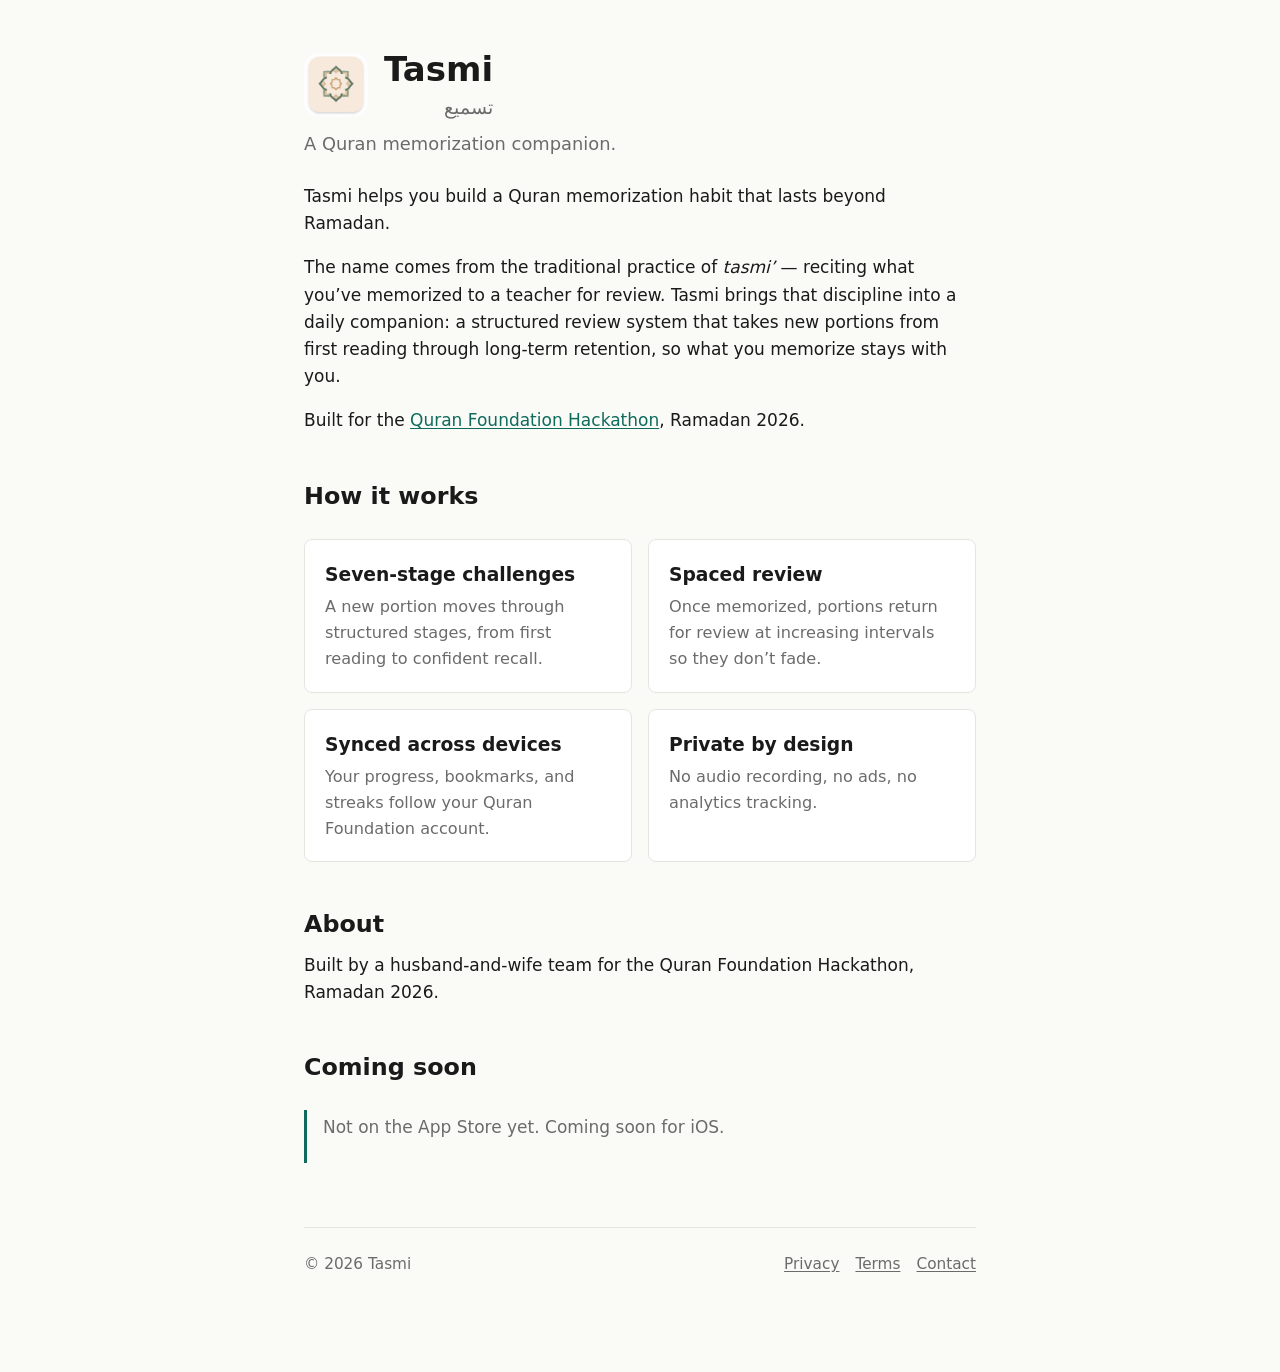
==== index.html @ da976c92 "first init" ====
<!DOCTYPE html>
<html lang="en">
<head>
  <meta charset="UTF-8">
  <meta name="viewport" content="width=device-width, initial-scale=1.0">
  <title>Tasmi — A Quran memorization companion</title>
  <meta name="description" content="Tasmi is a Quran memorization companion app for iOS. Build a memorization habit that lasts beyond Ramadan.">
  <link rel="icon" type="image/jpeg" href="logo.jpeg">
  <link rel="apple-touch-icon" href="logo.jpeg">
  <link rel="stylesheet" href="styles.css">
</head>
<body>
  <main>
    <header class="header">
      <img src="logo.jpeg" alt="Tasmi app icon" width="64" height="64">
      <div class="header-text">
        <h1>Tasmi</h1>
        <span class="arabic" lang="ar" dir="rtl">تسميع</span>
      </div>
    </header>

    <p class="tagline">A Quran memorization companion.</p>

    <article>
      <p>Tasmi helps you build a Quran memorization habit that lasts beyond Ramadan.</p>

      <p>The name comes from the traditional practice of <em>tasmi&rsquo;</em> — reciting what you&rsquo;ve memorized to a teacher for review. Tasmi brings that discipline into a daily companion: a structured review system that takes new portions from first reading through long-term retention, so what you memorize stays with you.</p>

      <p>Built for the <a href="https://launch.provisioncapital.com/quran-hackathon">Quran Foundation Hackathon</a>, Ramadan 2026.</p>

      <h2>How it works</h2>
      <div class="cards">
        <div class="card">
          <h3>Seven-stage challenges</h3>
          <p>A new portion moves through structured stages, from first reading to confident recall.</p>
        </div>
        <div class="card">
          <h3>Spaced review</h3>
          <p>Once memorized, portions return for review at increasing intervals so they don&rsquo;t fade.</p>
        </div>
        <div class="card">
          <h3>Synced across devices</h3>
          <p>Your progress, bookmarks, and streaks follow your Quran Foundation account.</p>
        </div>
        <div class="card">
          <h3>Private by design</h3>
          <p>No audio recording, no ads, no analytics tracking.</p>
        </div>
      </div>

      <h2>About</h2>
      <p>Built by a husband-and-wife team for the Quran Foundation Hackathon, Ramadan 2026.</p>

      <h2>Coming soon</h2>
      <div class="cta">
        <p>Not on the App Store yet. Coming soon for iOS.</p>
      </div>
    </article>

    <footer>
      <span class="copyright">&copy; 2026 Tasmi</span>
      <a href="/privacy">Privacy</a>
      <a href="/terms">Terms</a>
      <a href="mailto:israasaifullah@gmail.com">Contact</a>
    </footer>
  </main>
</body>
</html>
---- styles.css ----
:root {
  --bg: #fafaf7;
  --text: #1a1a1a;
  --muted: #6b6b6b;
  --accent: #0f6b5c;
  --border: #e5e5e0;
  --container: 720px;
}

* { box-sizing: border-box; }

html, body {
  margin: 0;
  padding: 0;
  background: var(--bg);
  color: var(--text);
  font-family: -apple-system, BlinkMacSystemFont, "Segoe UI", system-ui, sans-serif;
  font-size: 17px;
  line-height: 1.6;
}

main {
  max-width: var(--container);
  margin: 0 auto;
  padding: 48px 24px 96px;
}

h1 { font-size: 2rem; margin: 0 0 0.5rem; line-height: 1.25; }
h2 { font-size: 1.4rem; margin: 2.5rem 0 0.5rem; }
h3 { font-size: 1.1rem; margin: 1.5rem 0 0.25rem; }

p { margin: 0 0 1rem; }
ul { margin: 0 0 1rem; padding-left: 1.25rem; }
li { margin-bottom: 0.4rem; }

a { color: var(--accent); text-decoration: underline; text-underline-offset: 2px; }
a:hover { text-decoration: none; }

.muted { color: var(--muted); }
.arabic {
  font-family: "SF Arabic", "Geeza Pro", "Noto Naskh Arabic", "Amiri", serif;
  font-weight: 400;
}

.header {
  display: flex;
  align-items: center;
  gap: 16px;
  margin-bottom: 8px;
}
.header img {
  width: 64px;
  height: 64px;
  border-radius: 14px;
  flex-shrink: 0;
}
.header-text { display: flex; flex-direction: column; }
.header h1 { margin: 0; }
.header .arabic { color: var(--muted); font-size: 1.1rem; margin-top: 2px; }

.tagline { color: var(--muted); margin: 4px 0 24px; font-size: 1.05rem; }

.cards {
  display: grid;
  grid-template-columns: 1fr;
  gap: 16px;
  margin: 24px 0;
}
@media (min-width: 600px) {
  .cards { grid-template-columns: 1fr 1fr; }
}
.card {
  border: 1px solid var(--border);
  border-radius: 8px;
  padding: 20px;
  background: white;
}
.card h3 { margin: 0 0 0.25rem; }
.card p { margin: 0; color: var(--muted); font-size: 0.95rem; }

.cta {
  border-left: 3px solid var(--accent);
  padding: 4px 0 4px 16px;
  margin: 24px 0;
  color: var(--muted);
}

footer {
  border-top: 1px solid var(--border);
  margin-top: 64px;
  padding-top: 24px;
  font-size: 0.9rem;
  color: var(--muted);
  display: flex;
  flex-wrap: wrap;
  gap: 16px;
  align-items: baseline;
}
footer a { color: var(--muted); }
footer .copyright { margin-right: auto; }

.policy-nav {
  font-size: 0.9rem;
  margin-bottom: 32px;
}
.policy-nav a { color: var(--muted); }
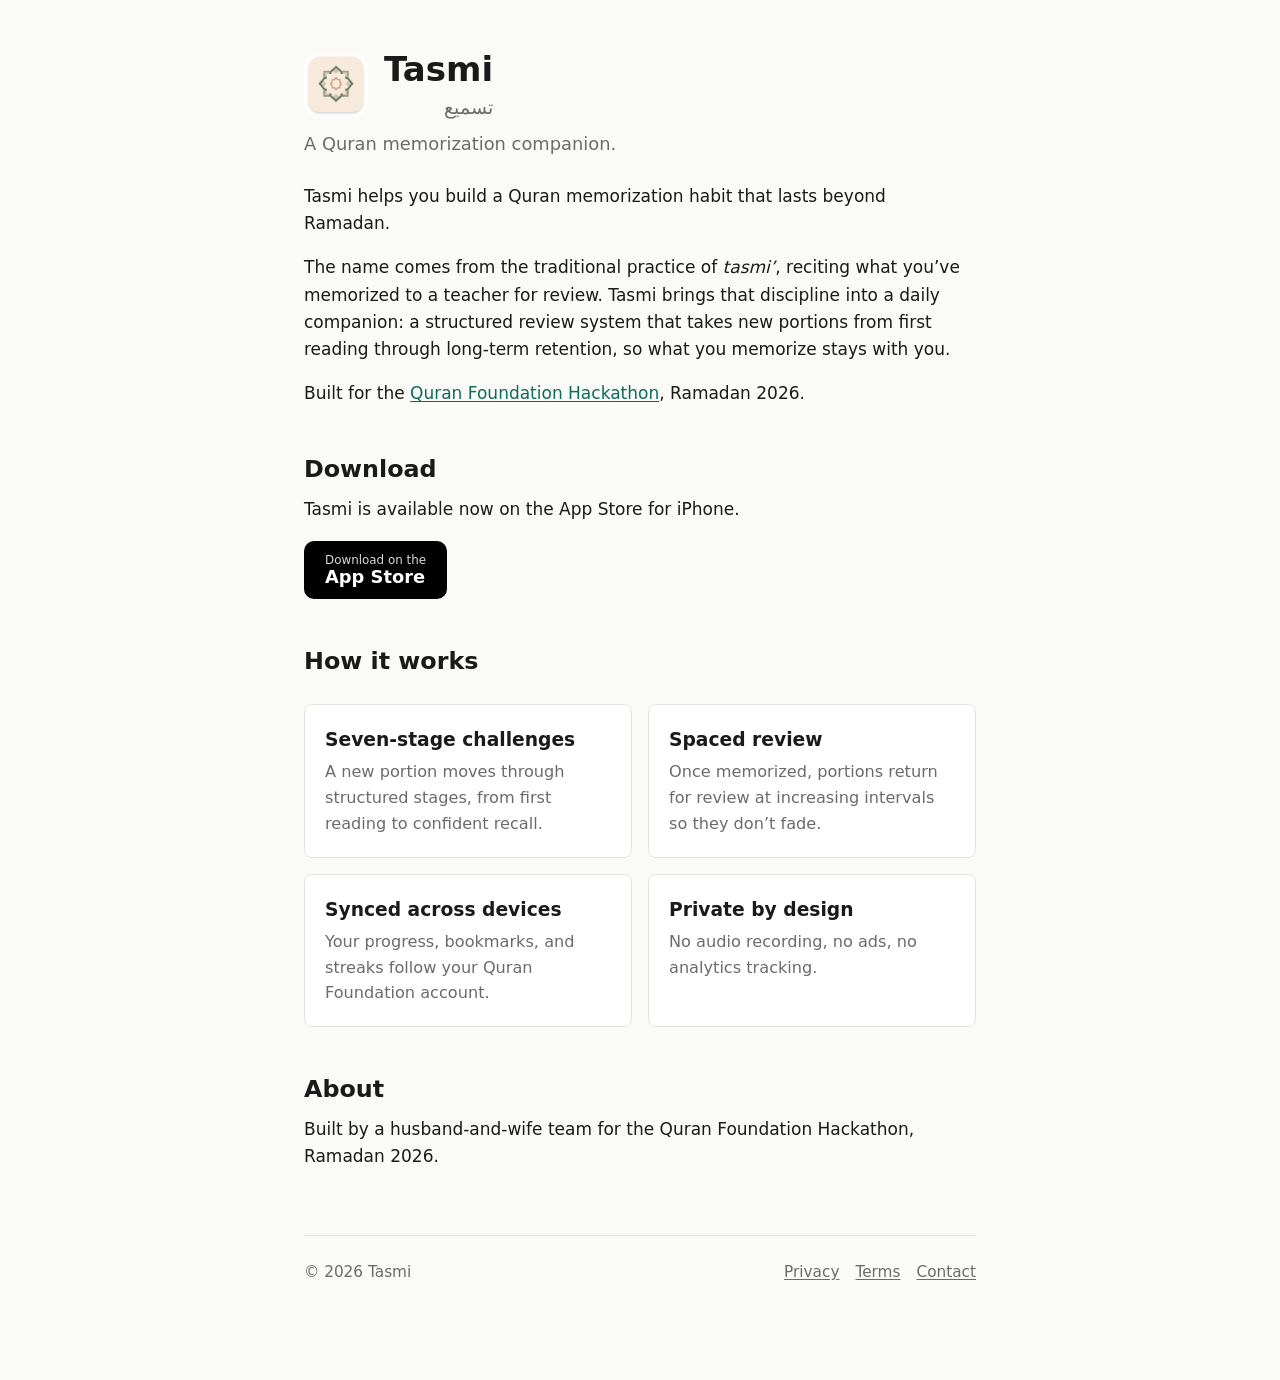
==== commit d61013b2: "feat: update link" ====
--- a/index.html
+++ b/index.html
@@ -3,16 +3,16 @@
 <head>
   <meta charset="UTF-8">
   <meta name="viewport" content="width=device-width, initial-scale=1.0">
-  <title>Tasmi — A Quran memorization companion</title>
+  <title>Tasmi: A Quran memorization companion</title>
   <meta name="description" content="Tasmi is a Quran memorization companion app for iOS. Build a memorization habit that lasts beyond Ramadan.">
-  <link rel="icon" type="image/jpeg" href="logo.jpeg">
-  <link rel="apple-touch-icon" href="logo.jpeg">
+  <link rel="icon" type="image/png" href="logo.png">
+  <link rel="apple-touch-icon" href="logo.png">
   <link rel="stylesheet" href="styles.css">
 </head>
 <body>
   <main>
     <header class="header">
-      <img src="logo.jpeg" alt="Tasmi app icon" width="64" height="64">
+      <img src="logo.png" alt="Tasmi app icon" width="64" height="64">
       <div class="header-text">
         <h1>Tasmi</h1>
         <span class="arabic" lang="ar" dir="rtl">تسميع</span>
@@ -24,9 +24,20 @@
     <article>
       <p>Tasmi helps you build a Quran memorization habit that lasts beyond Ramadan.</p>
 
-      <p>The name comes from the traditional practice of <em>tasmi&rsquo;</em> — reciting what you&rsquo;ve memorized to a teacher for review. Tasmi brings that discipline into a daily companion: a structured review system that takes new portions from first reading through long-term retention, so what you memorize stays with you.</p>
+      <p>The name comes from the traditional practice of <em>tasmi&rsquo;</em>, reciting what you&rsquo;ve memorized to a teacher for review. Tasmi brings that discipline into a daily companion: a structured review system that takes new portions from first reading through long-term retention, so what you memorize stays with you.</p>
 
       <p>Built for the <a href="https://launch.provisioncapital.com/quran-hackathon">Quran Foundation Hackathon</a>, Ramadan 2026.</p>
+
+      <h2>Download</h2>
+      <p>Tasmi is available now on the App Store for iPhone.</p>
+      <p>
+        <a href="https://apps.apple.com/us/app/tasmi/id6770039955" class="btn btn-apple" target="_blank" rel="noopener">
+          <span class="btn-label">
+            <span class="btn-small">Download on the</span>
+            <span class="btn-big">App Store</span>
+          </span>
+        </a>
+      </p>
 
       <h2>How it works</h2>
       <div class="cards">
@@ -50,11 +61,6 @@
 
       <h2>About</h2>
       <p>Built by a husband-and-wife team for the Quran Foundation Hackathon, Ramadan 2026.</p>
-
-      <h2>Coming soon</h2>
-      <div class="cta">
-        <p>Not on the App Store yet. Coming soon for iOS.</p>
-      </div>
     </article>
 
     <footer>
--- a/styles.css
+++ b/styles.css
@@ -104,3 +104,132 @@
   margin-bottom: 32px;
 }
 .policy-nav a { color: var(--muted); }
+
+/* --- Demo access page --- */
+
+.access-list {
+  display: flex;
+  flex-direction: column;
+  gap: 28px;
+  margin: 24px 0 8px;
+}
+
+.access-item { display: flex; flex-direction: column; gap: 8px; }
+
+.access-note {
+  margin: 0;
+  font-size: 0.9rem;
+  color: var(--muted);
+}
+
+.badge {
+  display: inline-block;
+  font-size: 0.75rem;
+  font-weight: 600;
+  letter-spacing: 0.02em;
+  padding: 2px 8px;
+  border-radius: 999px;
+  margin-right: 6px;
+  text-transform: uppercase;
+  vertical-align: 1px;
+}
+.badge-pending { background: #fff3d6; color: #8a5a00; }
+.badge-active  { background: #dff3ec; color: var(--accent); }
+
+.btn {
+  display: inline-flex;
+  align-items: center;
+  gap: 10px;
+  padding: 12px 20px;
+  border-radius: 10px;
+  text-decoration: none;
+  font-weight: 500;
+  line-height: 1;
+  border: 1px solid transparent;
+  cursor: pointer;
+  transition: opacity 0.15s ease, transform 0.05s ease;
+}
+.btn:active { transform: translateY(1px); }
+.btn-icon { width: 22px; height: 22px; fill: currentColor; flex-shrink: 0; }
+.btn-label { display: flex; flex-direction: column; align-items: flex-start; line-height: 1.1; }
+.btn-small { font-size: 0.7rem; opacity: 0.85; }
+.btn-big   { font-size: 1.05rem; font-weight: 600; }
+
+.btn-apple {
+  background: #000;
+  color: #fff;
+}
+.btn-testflight {
+  background: #007aff;
+  color: #fff;
+}
+.btn-primary {
+  background: var(--accent);
+  color: #fff;
+  padding: 14px 22px;
+  font-size: 1rem;
+  font-weight: 600;
+  align-self: flex-start;
+}
+.btn-primary:hover:not(:disabled) { opacity: 0.92; }
+.btn-primary:disabled { opacity: 0.6; cursor: not-allowed; }
+
+.btn.is-disabled {
+  opacity: 0.45;
+  cursor: not-allowed;
+  pointer-events: none;
+  filter: grayscale(0.2);
+}
+
+.access-card {
+  border: 1px solid var(--border);
+  border-radius: 12px;
+  padding: 24px;
+  background: white;
+}
+.access-card-head {
+  display: flex;
+  gap: 14px;
+  align-items: flex-start;
+  margin-bottom: 20px;
+}
+.access-card-head h3 { margin: 0 0 4px; font-size: 1.1rem; }
+.access-card-head p { margin: 0; font-size: 0.95rem; }
+
+.invite-form {
+  display: flex;
+  flex-direction: column;
+  gap: 16px;
+}
+.field { display: flex; flex-direction: column; gap: 6px; }
+.field-label { font-size: 0.9rem; font-weight: 500; }
+.field input,
+.field textarea {
+  font: inherit;
+  padding: 10px 12px;
+  border: 1px solid var(--border);
+  border-radius: 8px;
+  background: #fff;
+  color: var(--text);
+  width: 100%;
+}
+.field input:focus,
+.field textarea:focus {
+  outline: 2px solid var(--accent);
+  outline-offset: 1px;
+  border-color: var(--accent);
+}
+
+.form-status {
+  margin: 4px 0 0;
+  font-size: 0.95rem;
+  min-height: 1.2em;
+}
+.form-status.is-success { color: var(--accent); }
+.form-status.is-error   { color: #b3261e; }
+
+.steps {
+  margin: 16px 0 24px;
+  padding-left: 1.4rem;
+}
+.steps li { margin-bottom: 0.6rem; }
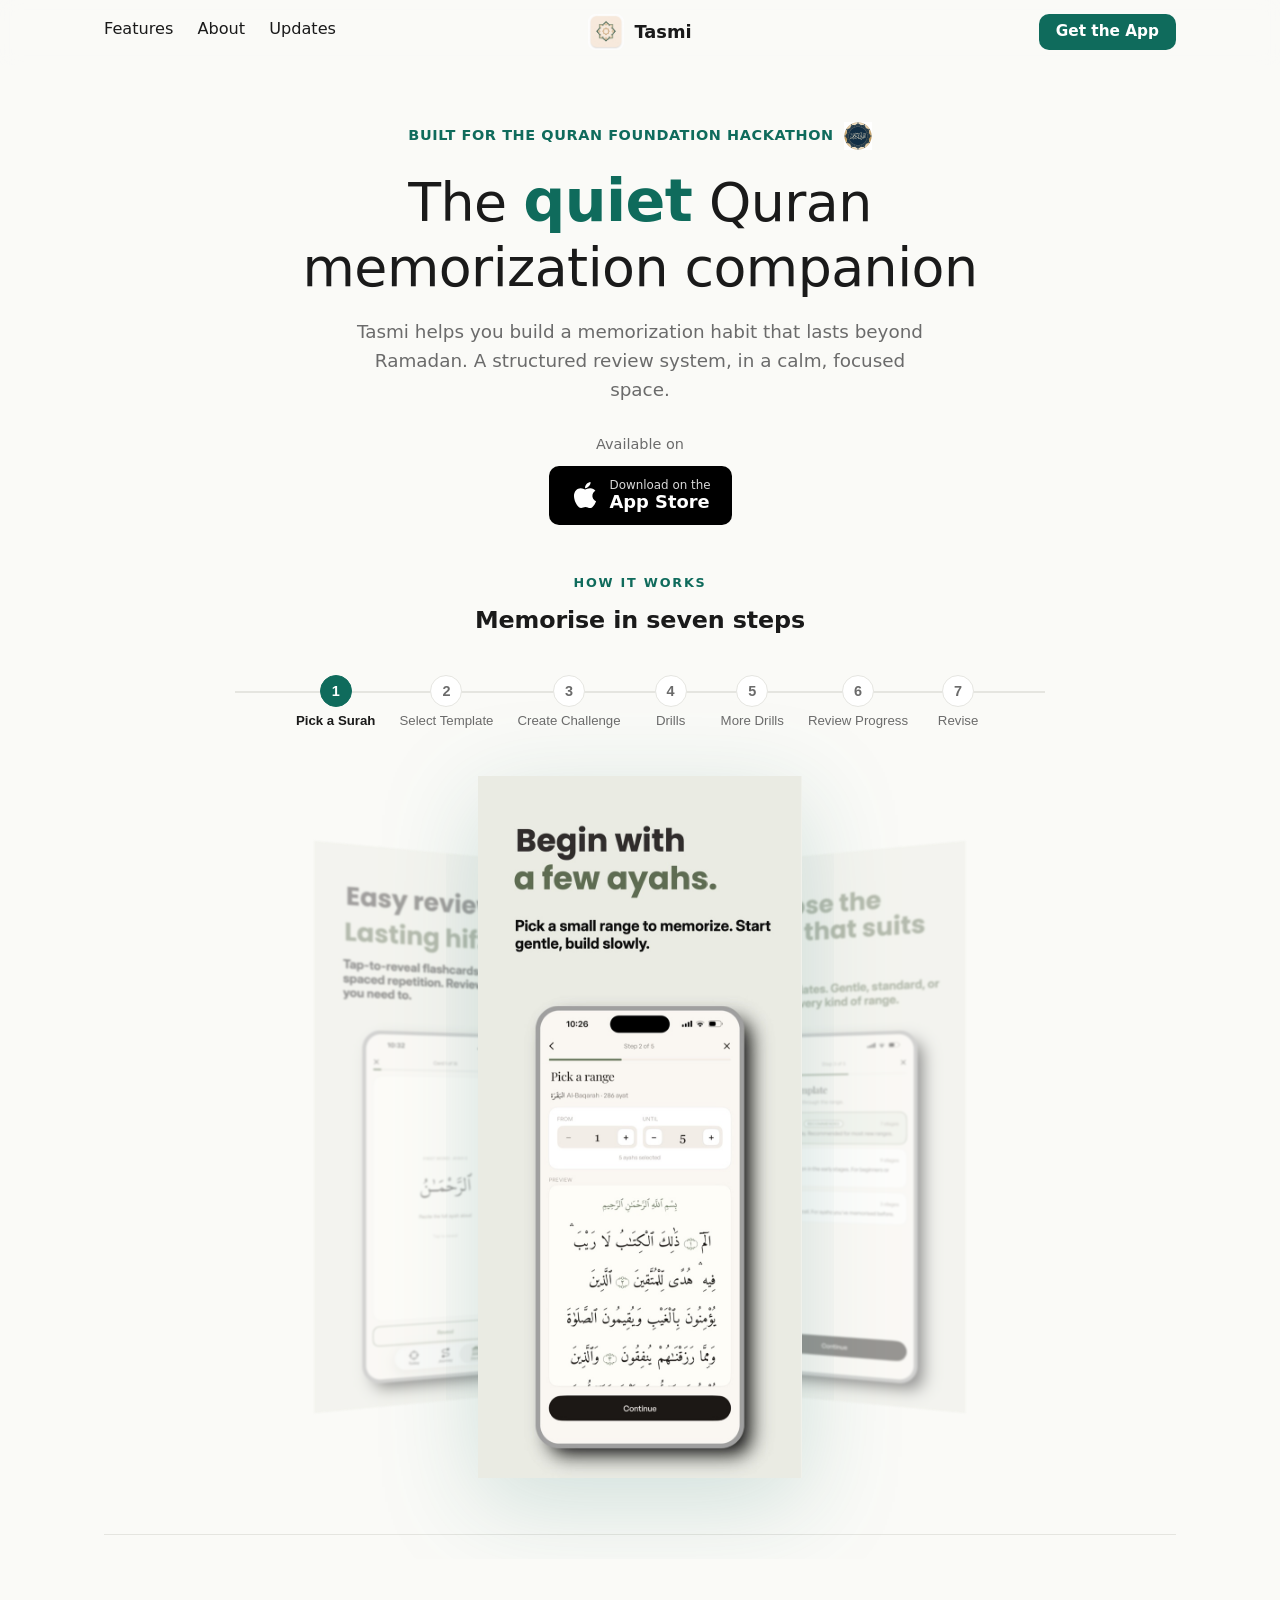
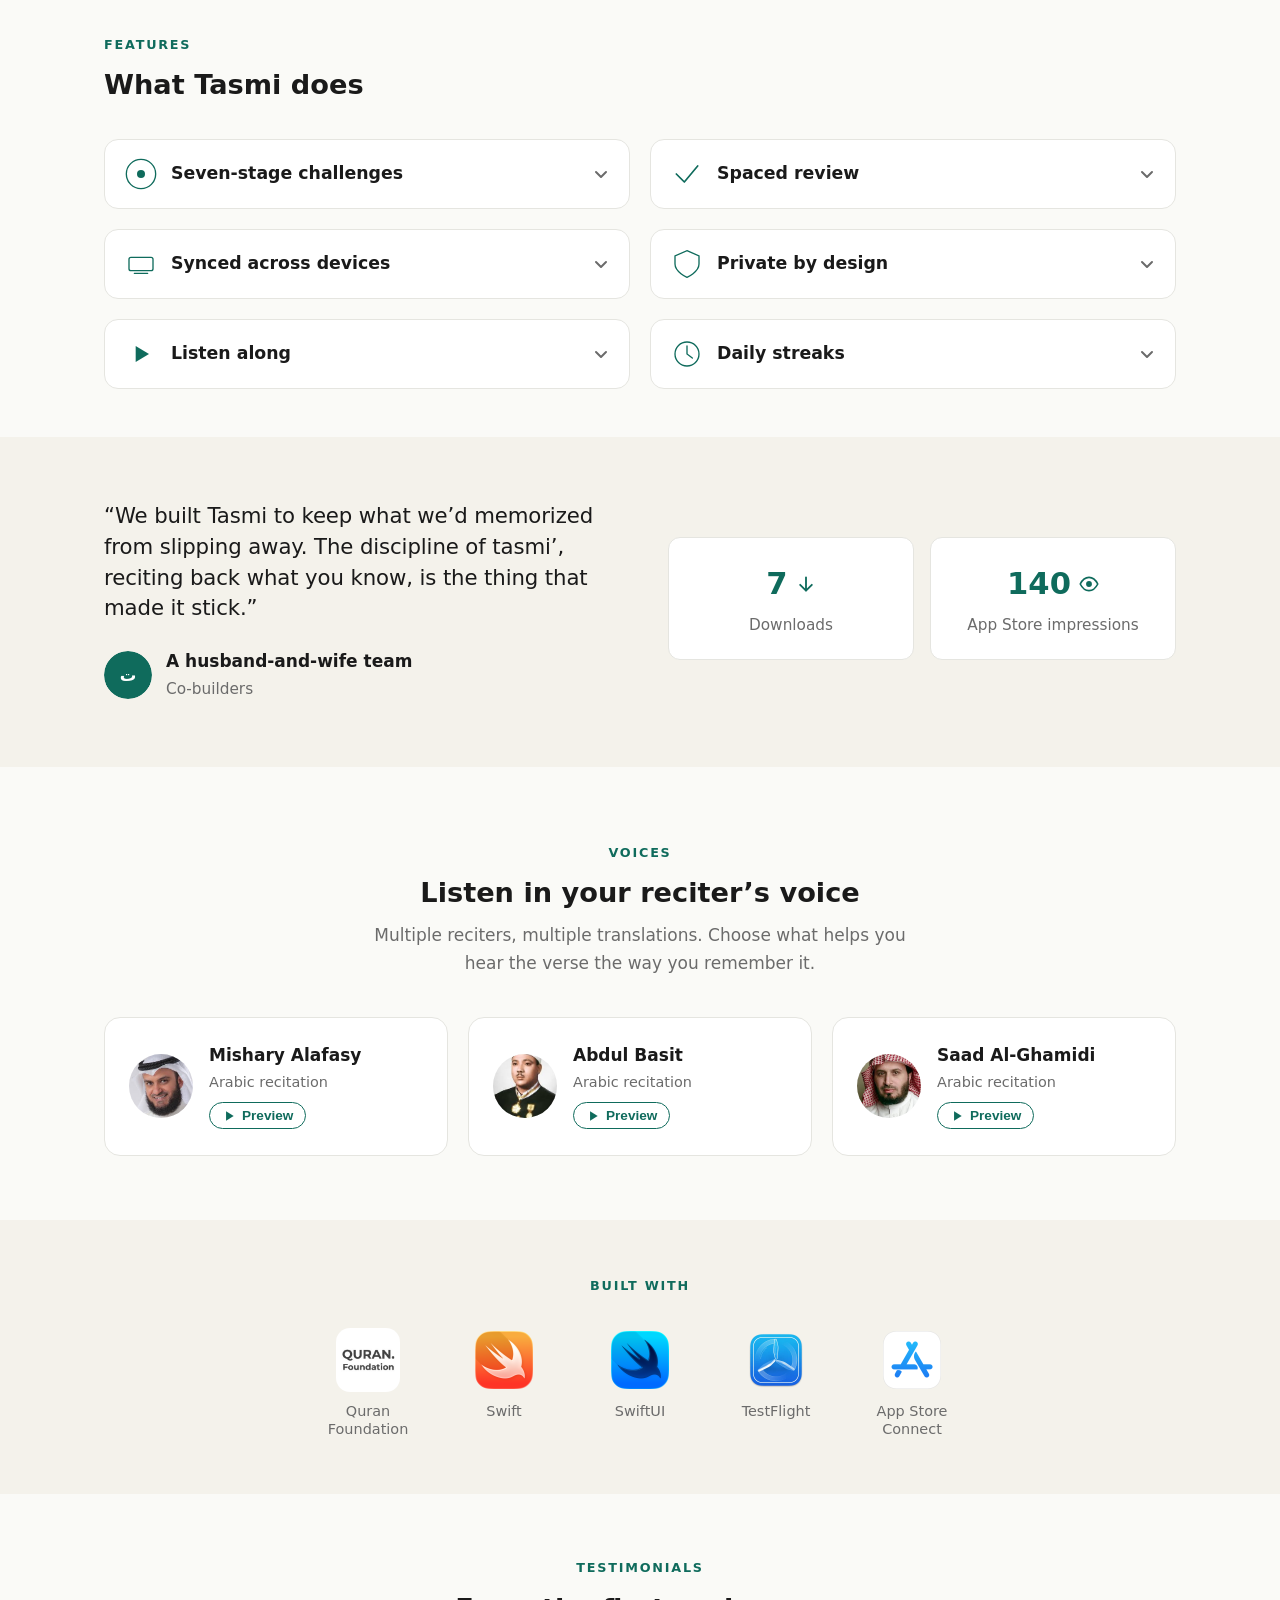
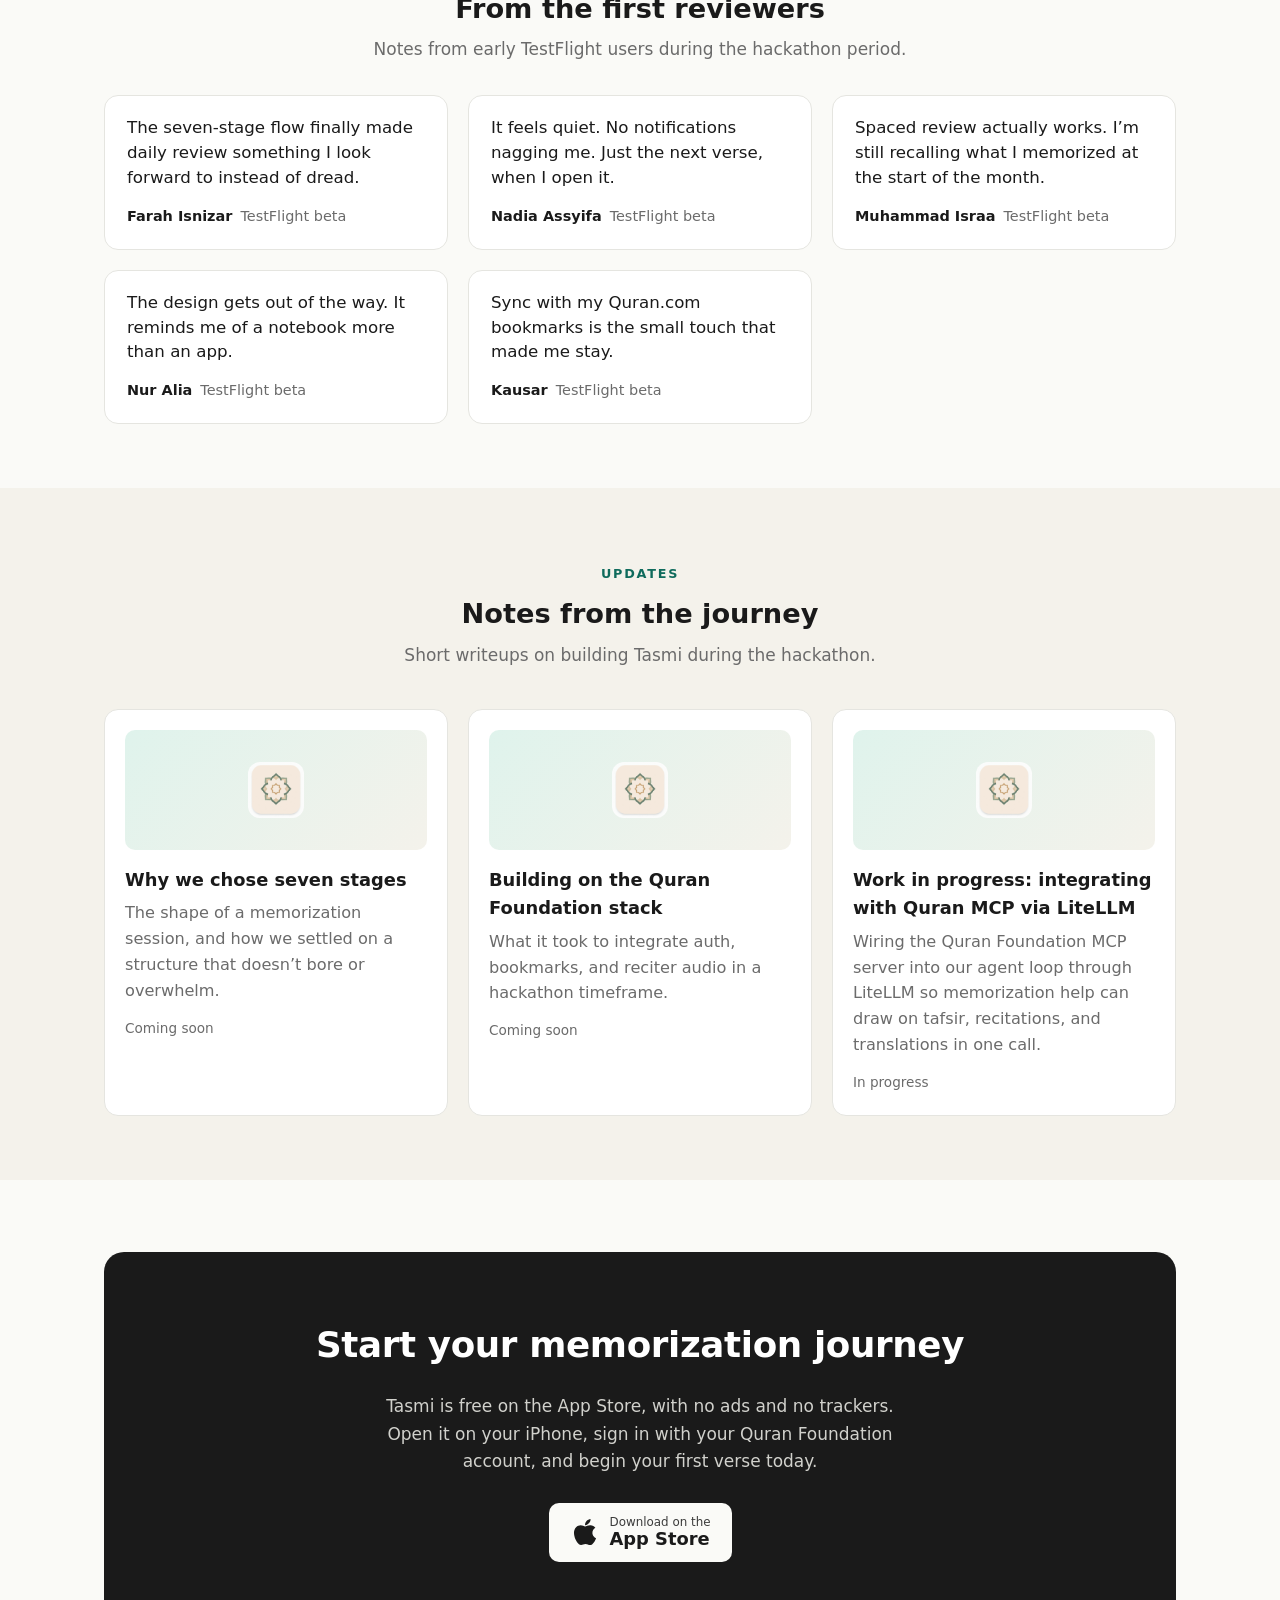
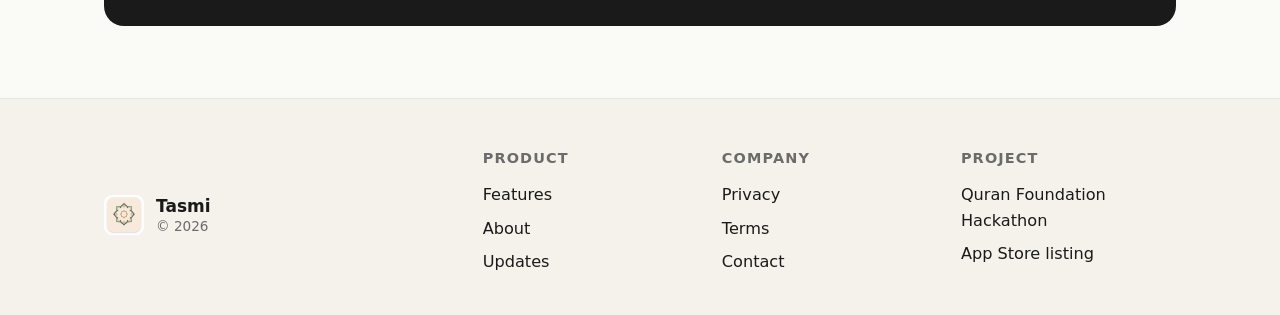
==== commit d8f3ce0f: "feat: overhaul landing page with new sections and interactive demos Restructure the single-column la" ====
--- a/index.html
+++ b/index.html
@@ -3,72 +3,541 @@
 <head>
   <meta charset="UTF-8">
   <meta name="viewport" content="width=device-width, initial-scale=1.0">
-  <title>Tasmi: A Quran memorization companion</title>
+  <title>Tasmi | A Quran memorization companion</title>
   <meta name="description" content="Tasmi is a Quran memorization companion app for iOS. Build a memorization habit that lasts beyond Ramadan.">
+  <meta property="og:title" content="Tasmi | A Quran memorization companion">
+  <meta property="og:description" content="Build a Quran memorization habit that lasts beyond Ramadan.">
+  <meta property="og:type" content="website">
+  <meta property="og:image" content="logo.png">
   <link rel="icon" type="image/png" href="logo.png">
   <link rel="apple-touch-icon" href="logo.png">
   <link rel="stylesheet" href="styles.css">
 </head>
-<body>
-  <main>
-    <header class="header">
-      <img src="logo.png" alt="Tasmi app icon" width="64" height="64">
-      <div class="header-text">
-        <h1>Tasmi</h1>
-        <span class="arabic" lang="ar" dir="rtl">تسميع</span>
-      </div>
-    </header>
-
-    <p class="tagline">A Quran memorization companion.</p>
-
-    <article>
-      <p>Tasmi helps you build a Quran memorization habit that lasts beyond Ramadan.</p>
-
-      <p>The name comes from the traditional practice of <em>tasmi&rsquo;</em>, reciting what you&rsquo;ve memorized to a teacher for review. Tasmi brings that discipline into a daily companion: a structured review system that takes new portions from first reading through long-term retention, so what you memorize stays with you.</p>
-
-      <p>Built for the <a href="https://launch.provisioncapital.com/quran-hackathon">Quran Foundation Hackathon</a>, Ramadan 2026.</p>
-
-      <h2>Download</h2>
-      <p>Tasmi is available now on the App Store for iPhone.</p>
-      <p>
-        <a href="https://apps.apple.com/us/app/tasmi/id6770039955" class="btn btn-apple" target="_blank" rel="noopener">
+<body class="landing">
+
+  <!-- 1. NAV -->
+  <nav class="site-nav" id="siteNav" aria-label="Primary">
+    <div class="nav-inner">
+      <button class="nav-toggle" aria-controls="navMenu" aria-expanded="false" aria-label="Open menu">
+        <span></span><span></span><span></span>
+      </button>
+      <ul class="nav-links" id="navMenu">
+        <li><a href="#features">Features</a></li>
+        <li><a href="#about">About</a></li>
+        <li><a href="#updates">Updates</a></li>
+      </ul>
+      <a class="nav-brand" href="/" aria-label="Tasmi home">
+        <img src="logo.png" alt="" width="36" height="36">
+        <span>Tasmi</span>
+      </a>
+      <div class="nav-cta">
+        <a href="https://apps.apple.com/us/app/tasmi/id6770039955" class="btn btn-accent" target="_blank" rel="noopener">Get the App</a>
+      </div>
+    </div>
+  </nav>
+
+  <!-- 2. HERO -->
+  <section class="hero">
+    <div class="container">
+      <p class="eyebrow">
+        <span>Built for the Quran Foundation Hackathon</span>
+        <img src="badges/quran-hackathon.png" alt="" width="28" height="28" loading="lazy">
+      </p>
+      <h1>
+        The <span class="rotator" aria-live="polite"><span class="rotator-word">quiet</span></span> Quran<br>
+        memorization companion
+      </h1>
+      <p class="lead">
+        Tasmi helps you build a memorization habit that lasts beyond Ramadan.
+        A structured review system, in a calm, focused space.
+      </p>
+      <div class="hero-cta">
+        <span class="hero-cta-label">Available on</span>
+        <div class="hero-cta-badges">
+          <a href="https://apps.apple.com/us/app/tasmi/id6770039955" class="btn btn-store" target="_blank" rel="noopener">
+            <svg class="btn-icon" viewBox="0 0 384 512" aria-hidden="true"><path d="M318.7 268.7c-.2-36.7 16.4-64.4 50-84.8-18.8-26.9-47.2-41.7-84.7-44.6-35.5-2.8-74.3 20.7-88.5 20.7-15 0-49.4-19.7-76.4-19.7C63.3 141.2 4 184.8 4 273.5q0 39.3 14.4 81.2c12.8 36.7 59 126.7 107.2 125.2 25.2-.6 43-17.9 75.8-17.9 31.8 0 48.3 17.9 76.4 17.9 48.6-.7 90.4-82.5 102.6-119.3-65.2-30.7-61.7-90-61.7-91.9zm-56.6-164.2c27.3-32.4 24.8-61.9 24-72.5-24.1 1.4-52 16.4-67.9 34.9-17.5 19.8-27.8 44.3-25.6 71.9 26.1 2 49.9-11.4 69.5-34.3z"/></svg>
+            <span class="btn-label">
+              <span class="btn-small">Download on the</span>
+              <span class="btn-big">App Store</span>
+            </span>
+          </a>
+        </div>
+      </div>
+
+      <div class="seven-steps">
+        <div class="seven-steps-head">
+          <h4 class="kicker">HOW IT WORKS</h4>
+          <h3>Memorise in seven steps</h3>
+        </div>
+
+        <div class="step-track" role="tablist" aria-label="Memorization steps">
+          <button class="step-btn is-active" type="button" role="tab" data-step="1" aria-selected="true">
+            <span class="step-num">1</span>
+            <span class="step-name">Pick a Surah</span>
+          </button>
+          <button class="step-btn" type="button" role="tab" data-step="2" aria-selected="false">
+            <span class="step-num">2</span>
+            <span class="step-name">Select Template</span>
+          </button>
+          <button class="step-btn" type="button" role="tab" data-step="3" aria-selected="false">
+            <span class="step-num">3</span>
+            <span class="step-name">Create Challenge</span>
+          </button>
+          <button class="step-btn" type="button" role="tab" data-step="4" aria-selected="false">
+            <span class="step-num">4</span>
+            <span class="step-name">Drills</span>
+          </button>
+          <button class="step-btn" type="button" role="tab" data-step="5" aria-selected="false">
+            <span class="step-num">5</span>
+            <span class="step-name">More Drills</span>
+          </button>
+          <button class="step-btn" type="button" role="tab" data-step="6" aria-selected="false">
+            <span class="step-num">6</span>
+            <span class="step-name">Review Progress</span>
+          </button>
+          <button class="step-btn" type="button" role="tab" data-step="7" aria-selected="false">
+            <span class="step-num">7</span>
+            <span class="step-name">Revise</span>
+          </button>
+        </div>
+
+        <div class="step-stage">
+          <img class="step-image is-active" src="screens/01-range.jpg"       alt="Step 1: Pick a small range to memorize" data-step="1">
+          <img class="step-image" src="screens/02-template.jpg"    alt="Step 2: Choose a memorization template"  data-step="2" loading="lazy">
+          <img class="step-image" src="screens/03-challenges.jpg"  alt="Step 3: Interactive challenges"          data-step="3" loading="lazy">
+          <img class="step-image" src="screens/04-drills.jpg"      alt="Step 4: Word-by-word drills"             data-step="4" loading="lazy">
+          <img class="step-image" src="screens/05-transitions.jpg" alt="Step 5: Sharpen transitions between ayahs" data-step="5" loading="lazy">
+          <img class="step-image" src="screens/06-journey.jpg"     alt="Step 6: Watch your hifz grow"            data-step="6" loading="lazy">
+          <img class="step-image" src="screens/07-review.jpg"      alt="Step 7: Tap-to-reveal flashcards"        data-step="7" loading="lazy">
+        </div>
+      </div>
+
+      <div class="hero-divider" aria-hidden="true"></div>
+    </div>
+  </section>
+
+  <!-- 4. FEATURES (accordion, 2-column grid) -->
+  <section class="features" id="features">
+    <div class="container">
+      <div class="section-head">
+        <h4 class="kicker">FEATURES</h4>
+        <h2>What Tasmi does</h2>
+      </div>
+      <div class="features-grid">
+        <div class="features-col">
+          <details class="feature-item">
+            <summary>
+              <span class="feature-icon" aria-hidden="true">
+                <svg viewBox="0 0 48 48"><circle cx="24" cy="24" r="22" fill="none" stroke="currentColor" stroke-width="2"/><circle cx="24" cy="24" r="6" fill="currentColor"/></svg>
+              </span>
+              <span class="feature-title">Seven-stage challenges</span>
+              <svg class="feature-chevron" viewBox="0 0 16 16" aria-hidden="true"><path d="M3 6 L8 11 L13 6" fill="none" stroke="currentColor" stroke-width="2" stroke-linecap="round" stroke-linejoin="round"/></svg>
+            </summary>
+            <div class="feature-body">
+              <p>A new portion moves through structured stages, from first reading to confident recall. Each stage is short, focused, and self-directed.</p>
+            </div>
+          </details>
+          <details class="feature-item">
+            <summary>
+              <span class="feature-icon" aria-hidden="true">
+                <svg viewBox="0 0 48 48"><rect x="6" y="14" width="36" height="20" rx="3" fill="none" stroke="currentColor" stroke-width="2"/><path d="M14 38 L34 38" stroke="currentColor" stroke-width="2" stroke-linecap="round"/></svg>
+              </span>
+              <span class="feature-title">Synced across devices</span>
+              <svg class="feature-chevron" viewBox="0 0 16 16" aria-hidden="true"><path d="M3 6 L8 11 L13 6" fill="none" stroke="currentColor" stroke-width="2" stroke-linecap="round" stroke-linejoin="round"/></svg>
+            </summary>
+            <div class="feature-body">
+              <p>Progress, bookmarks, and streaks follow your Quran Foundation account, so you can pick up where you left off on any device.</p>
+            </div>
+          </details>
+          <details class="feature-item">
+            <summary>
+              <span class="feature-icon" aria-hidden="true">
+                <svg viewBox="0 0 48 48"><path d="M16 12 V36 L36 24 Z" fill="currentColor"/></svg>
+              </span>
+              <span class="feature-title">Listen along</span>
+              <svg class="feature-chevron" viewBox="0 0 16 16" aria-hidden="true"><path d="M3 6 L8 11 L13 6" fill="none" stroke="currentColor" stroke-width="2" stroke-linecap="round" stroke-linejoin="round"/></svg>
+            </summary>
+            <div class="feature-body">
+              <p>Multi-reciter audio for every verse, with adjustable repeat and pace. Use it as a passive driver or as an active practice partner.</p>
+            </div>
+          </details>
+        </div>
+        <div class="features-col">
+          <details class="feature-item">
+            <summary>
+              <span class="feature-icon" aria-hidden="true">
+                <svg viewBox="0 0 48 48"><path d="M8 24 L20 36 L40 12" fill="none" stroke="currentColor" stroke-width="2.5" stroke-linecap="round" stroke-linejoin="round"/></svg>
+              </span>
+              <span class="feature-title">Spaced review</span>
+              <svg class="feature-chevron" viewBox="0 0 16 16" aria-hidden="true"><path d="M3 6 L8 11 L13 6" fill="none" stroke="currentColor" stroke-width="2" stroke-linecap="round" stroke-linejoin="round"/></svg>
+            </summary>
+            <div class="feature-body">
+              <p>Once memorized, portions return at increasing intervals so they don&rsquo;t fade. The schedule adapts to how well you recall.</p>
+            </div>
+          </details>
+          <details class="feature-item">
+            <summary>
+              <span class="feature-icon" aria-hidden="true">
+                <svg viewBox="0 0 48 48"><path d="M24 4 L42 12 V24 C42 36 24 44 24 44 C24 44 6 36 6 24 V12 Z" fill="none" stroke="currentColor" stroke-width="2"/></svg>
+              </span>
+              <span class="feature-title">Private by design</span>
+              <svg class="feature-chevron" viewBox="0 0 16 16" aria-hidden="true"><path d="M3 6 L8 11 L13 6" fill="none" stroke="currentColor" stroke-width="2" stroke-linecap="round" stroke-linejoin="round"/></svg>
+            </summary>
+            <div class="feature-body">
+              <p>No audio recording. No advertising identifiers. No third-party analytics. Your memorization is between you and your Lord.</p>
+            </div>
+          </details>
+          <details class="feature-item">
+            <summary>
+              <span class="feature-icon" aria-hidden="true">
+                <svg viewBox="0 0 48 48"><circle cx="24" cy="24" r="18" fill="none" stroke="currentColor" stroke-width="2"/><path d="M24 12 V24 L32 30" fill="none" stroke="currentColor" stroke-width="2" stroke-linecap="round"/></svg>
+              </span>
+              <span class="feature-title">Daily streaks</span>
+              <svg class="feature-chevron" viewBox="0 0 16 16" aria-hidden="true"><path d="M3 6 L8 11 L13 6" fill="none" stroke="currentColor" stroke-width="2" stroke-linecap="round" stroke-linejoin="round"/></svg>
+            </summary>
+            <div class="feature-body">
+              <p>A gentle nudge, not a guilt trip. Streaks track your consistency without turning memorization into a game.</p>
+            </div>
+          </details>
+        </div>
+      </div>
+    </div>
+  </section>
+
+  <!-- 5. STATS / FOUNDER -->
+  <section class="stats" id="about">
+    <div class="container stats-grid">
+      <div class="founder-card">
+        <blockquote class="founder-quote">
+          &ldquo;We built Tasmi to keep what we&rsquo;d memorized from slipping away. The discipline of tasmi&rsquo;, reciting back what you know, is the thing that made it stick.&rdquo;
+        </blockquote>
+        <div class="founder-meta">
+          <div class="founder-avatar" aria-hidden="true">
+            <svg viewBox="0 0 64 64"><circle cx="32" cy="32" r="32" fill="#0f6b5c"/><text x="32" y="40" text-anchor="middle" font-family="system-ui" font-size="22" font-weight="600" fill="#fff">ت</text></svg>
+          </div>
+          <div>
+            <strong>A husband-and-wife team</strong>
+            <span class="muted">Co-builders</span>
+          </div>
+        </div>
+      </div>
+
+      <div class="stats-side">
+        <ul class="stats-list">
+          <li>
+            <strong>
+              7
+              <svg class="stat-icon" viewBox="0 0 24 24" aria-hidden="true"><path d="M12 4 V20 M5 13 L12 20 L19 13" fill="none" stroke="currentColor" stroke-width="2.2" stroke-linecap="round" stroke-linejoin="round"/></svg>
+            </strong>
+            <span>Downloads</span>
+          </li>
+          <li>
+            <strong>
+              140
+              <svg class="stat-icon" viewBox="0 0 24 24" aria-hidden="true"><path d="M1.5 12 C4 7 8 4 12 4 C16 4 20 7 22.5 12 C20 17 16 20 12 20 C8 20 4 17 1.5 12 Z" fill="none" stroke="currentColor" stroke-width="2" stroke-linejoin="round"/><circle cx="12" cy="12" r="3.5" fill="currentColor"/></svg>
+            </strong>
+            <span>App Store impressions</span>
+          </li>
+        </ul>
+      </div>
+    </div>
+  </section>
+
+  <!-- 6. VOICES -->
+  <section class="voices">
+    <div class="container">
+      <div class="section-head center">
+        <h4 class="kicker">VOICES</h4>
+        <h2>Listen in your reciter&rsquo;s voice</h2>
+        <p class="lead-center muted">Multiple reciters, multiple translations. Choose what helps you hear the verse the way you remember it.</p>
+      </div>
+      <div class="voices-grid">
+        <article class="voice-card">
+          <img class="voice-photo" src="voices/alafasy.jpg" alt="" width="64" height="64" loading="lazy">
+          <div class="voice-meta">
+            <h3>Mishary Alafasy</h3>
+            <p class="muted">Arabic recitation</p>
+            <button type="button" class="voice-play" aria-label="Preview voice">
+              <svg viewBox="0 0 24 24" width="14" height="14" aria-hidden="true"><path d="M7 4 L20 12 L7 20 Z" fill="currentColor"/></svg>
+              Preview
+            </button>
+          </div>
+        </article>
+        <article class="voice-card">
+          <img class="voice-photo" src="voices/abdul-basit.jpg" alt="" width="64" height="64" loading="lazy">
+          <div class="voice-meta">
+            <h3>Abdul Basit</h3>
+            <p class="muted">Arabic recitation</p>
+            <button type="button" class="voice-play" aria-label="Preview voice">
+              <svg viewBox="0 0 24 24" width="14" height="14" aria-hidden="true"><path d="M7 4 L20 12 L7 20 Z" fill="currentColor"/></svg>
+              Preview
+            </button>
+          </div>
+        </article>
+        <article class="voice-card">
+          <img class="voice-photo" src="voices/al-ghamidi.jpg" alt="" width="64" height="64" loading="lazy">
+          <div class="voice-meta">
+            <h3>Saad Al-Ghamidi</h3>
+            <p class="muted">Arabic recitation</p>
+            <button type="button" class="voice-play" aria-label="Preview voice">
+              <svg viewBox="0 0 24 24" width="14" height="14" aria-hidden="true"><path d="M7 4 L20 12 L7 20 Z" fill="currentColor"/></svg>
+              Preview
+            </button>
+          </div>
+        </article>
+      </div>
+    </div>
+  </section>
+
+  <!-- 7. PARTNERS / BUILT WITH -->
+  <section class="partners">
+    <div class="container">
+      <h4 class="kicker center">BUILT WITH</h4>
+      <ul class="built-row">
+        <li class="built-item">
+          <img src="built/quran-foundation.png" alt="" width="72" height="72" loading="lazy">
+          <span>Quran Foundation</span>
+        </li>
+        <li class="built-item">
+          <img src="built/swift.png" alt="" width="72" height="72" loading="lazy">
+          <span>Swift</span>
+        </li>
+        <li class="built-item">
+          <img src="built/swiftui.png" alt="" width="72" height="72" loading="lazy">
+          <span>SwiftUI</span>
+        </li>
+        <li class="built-item">
+          <img src="built/testflight.png" alt="" width="72" height="72" loading="lazy">
+          <span>TestFlight</span>
+        </li>
+        <li class="built-item">
+          <img src="built/appstoreconnect.png" alt="" width="72" height="72" loading="lazy">
+          <span>App Store Connect</span>
+        </li>
+      </ul>
+    </div>
+  </section>
+
+  <!-- 8. TESTIMONIALS -->
+  <section class="testimonials">
+    <div class="container">
+      <div class="testimonials-head">
+        <h4 class="kicker">TESTIMONIALS</h4>
+        <h2>From the first reviewers</h2>
+        <p class="muted">Notes from early TestFlight users during the hackathon period.</p>
+      </div>
+      <div class="testimonials-grid" aria-label="User testimonials">
+        <figure class="testimonial">
+          <blockquote>The seven-stage flow finally made daily review something I look forward to instead of dread.</blockquote>
+          <figcaption><strong>Farah Isnizar</strong><span class="muted">TestFlight beta</span></figcaption>
+        </figure>
+        <figure class="testimonial">
+          <blockquote>It feels quiet. No notifications nagging me. Just the next verse, when I open it.</blockquote>
+          <figcaption><strong>Nadia Assyifa</strong><span class="muted">TestFlight beta</span></figcaption>
+        </figure>
+        <figure class="testimonial">
+          <blockquote>Spaced review actually works. I&rsquo;m still recalling what I memorized at the start of the month.</blockquote>
+          <figcaption><strong>Muhammad Israa</strong><span class="muted">TestFlight beta</span></figcaption>
+        </figure>
+        <figure class="testimonial">
+          <blockquote>The design gets out of the way. It reminds me of a notebook more than an app.</blockquote>
+          <figcaption><strong>Nur Alia</strong><span class="muted">TestFlight beta</span></figcaption>
+        </figure>
+        <figure class="testimonial">
+          <blockquote>Sync with my Quran.com bookmarks is the small touch that made me stay.</blockquote>
+          <figcaption><strong>Kausar</strong><span class="muted">TestFlight beta</span></figcaption>
+        </figure>
+      </div>
+    </div>
+  </section>
+
+  <!-- 9. UPDATES / BLOG -->
+  <section class="updates" id="updates">
+    <div class="container">
+      <div class="section-head center">
+        <h4 class="kicker">UPDATES</h4>
+        <h2>Notes from the journey</h2>
+        <p class="muted">Short writeups on building Tasmi during the hackathon.</p>
+      </div>
+      <div class="updates-grid">
+        <article class="update-card">
+          <div class="update-cover" aria-hidden="true">
+            <img src="logo.png" alt="" width="56" height="56">
+          </div>
+          <h3>Why we chose seven stages</h3>
+          <p class="muted">The shape of a memorization session, and how we settled on a structure that doesn&rsquo;t bore or overwhelm.</p>
+          <span class="update-date muted">Coming soon</span>
+        </article>
+        <article class="update-card">
+          <div class="update-cover" aria-hidden="true">
+            <img src="logo.png" alt="" width="56" height="56">
+          </div>
+          <h3>Building on the Quran Foundation stack</h3>
+          <p class="muted">What it took to integrate auth, bookmarks, and reciter audio in a hackathon timeframe.</p>
+          <span class="update-date muted">Coming soon</span>
+        </article>
+        <article class="update-card">
+          <div class="update-cover" aria-hidden="true">
+            <img src="logo.png" alt="" width="56" height="56">
+          </div>
+          <h3>Work in progress: integrating with Quran MCP via LiteLLM</h3>
+          <p class="muted">Wiring the Quran Foundation MCP server into our agent loop through LiteLLM so memorization help can draw on tafsir, recitations, and translations in one call.</p>
+          <span class="update-date muted">In progress</span>
+        </article>
+      </div>
+    </div>
+  </section>
+
+  <!-- 10. FINAL CTA -->
+  <section class="cta-final">
+    <div class="container">
+      <div class="cta-card">
+        <h2>Start your memorization journey</h2>
+        <p>Tasmi is free on the App Store, with no ads and no trackers. Open it on your iPhone, sign in with your Quran Foundation account, and begin your first verse today.</p>
+        <a href="https://apps.apple.com/us/app/tasmi/id6770039955" class="btn btn-store btn-store-light" target="_blank" rel="noopener">
+          <svg class="btn-icon" viewBox="0 0 384 512" aria-hidden="true"><path d="M318.7 268.7c-.2-36.7 16.4-64.4 50-84.8-18.8-26.9-47.2-41.7-84.7-44.6-35.5-2.8-74.3 20.7-88.5 20.7-15 0-49.4-19.7-76.4-19.7C63.3 141.2 4 184.8 4 273.5q0 39.3 14.4 81.2c12.8 36.7 59 126.7 107.2 125.2 25.2-.6 43-17.9 75.8-17.9 31.8 0 48.3 17.9 76.4 17.9 48.6-.7 90.4-82.5 102.6-119.3-65.2-30.7-61.7-90-61.7-91.9zm-56.6-164.2c27.3-32.4 24.8-61.9 24-72.5-24.1 1.4-52 16.4-67.9 34.9-17.5 19.8-27.8 44.3-25.6 71.9 26.1 2 49.9-11.4 69.5-34.3z"/></svg>
           <span class="btn-label">
             <span class="btn-small">Download on the</span>
             <span class="btn-big">App Store</span>
           </span>
         </a>
-      </p>
-
-      <h2>How it works</h2>
-      <div class="cards">
-        <div class="card">
-          <h3>Seven-stage challenges</h3>
-          <p>A new portion moves through structured stages, from first reading to confident recall.</p>
-        </div>
-        <div class="card">
-          <h3>Spaced review</h3>
-          <p>Once memorized, portions return for review at increasing intervals so they don&rsquo;t fade.</p>
-        </div>
-        <div class="card">
-          <h3>Synced across devices</h3>
-          <p>Your progress, bookmarks, and streaks follow your Quran Foundation account.</p>
-        </div>
-        <div class="card">
-          <h3>Private by design</h3>
-          <p>No audio recording, no ads, no analytics tracking.</p>
-        </div>
-      </div>
-
-      <h2>About</h2>
-      <p>Built by a husband-and-wife team for the Quran Foundation Hackathon, Ramadan 2026.</p>
-    </article>
-
-    <footer>
-      <span class="copyright">&copy; 2026 Tasmi</span>
-      <a href="/privacy">Privacy</a>
-      <a href="/terms">Terms</a>
-      <a href="mailto:israasaifullah@gmail.com">Contact</a>
-    </footer>
-  </main>
+      </div>
+    </div>
+  </section>
+
+  <!-- 11. FOOTER -->
+  <footer class="site-footer">
+    <div class="container footer-grid">
+      <div class="footer-brand">
+        <img src="logo.png" alt="" width="40" height="40">
+        <div class="footer-brand-text">
+          <span class="footer-brand-name">Tasmi</span>
+          <span class="footer-copy">&copy; 2026</span>
+        </div>
+      </div>
+      <div class="footer-cols">
+        <div>
+          <h5>Product</h5>
+          <ul>
+            <li><a href="#features">Features</a></li>
+            <li><a href="#about">About</a></li>
+            <li><a href="#updates">Updates</a></li>
+          </ul>
+        </div>
+        <div>
+          <h5>Company</h5>
+          <ul>
+            <li><a href="/privacy">Privacy</a></li>
+            <li><a href="/terms">Terms</a></li>
+            <li><a href="mailto:israasaifullah@gmail.com">Contact</a></li>
+          </ul>
+        </div>
+        <div>
+          <h5>Project</h5>
+          <ul>
+            <li><a href="https://launch.provisioncapital.com/quran-hackathon" target="_blank" rel="noopener">Quran Foundation Hackathon</a></li>
+            <li><a href="https://apps.apple.com/us/app/tasmi/id6770039955" target="_blank" rel="noopener">App Store listing</a></li>
+          </ul>
+        </div>
+      </div>
+    </div>
+  </footer>
+
+  <script>
+    // Rotating word in hero ("quiet" -> "consistent" -> "lasting")
+    (function () {
+      var el = document.querySelector('.rotator-word');
+      if (!el) return;
+      var words = ['quiet', 'consistent', 'lasting', 'daily'];
+      var i = 0;
+      var prefersReduced = window.matchMedia('(prefers-reduced-motion: reduce)').matches;
+      if (prefersReduced) return;
+      setInterval(function () {
+        i = (i + 1) % words.length;
+        el.classList.add('is-out');
+        setTimeout(function () {
+          el.textContent = words[i];
+          el.classList.remove('is-out');
+        }, 280);
+      }, 2600);
+    })();
+
+    // Mobile nav toggle
+    (function () {
+      var btn = document.querySelector('.nav-toggle');
+      var menu = document.getElementById('navMenu');
+      if (!btn || !menu) return;
+      btn.addEventListener('click', function () {
+        var open = menu.classList.toggle('is-open');
+        btn.setAttribute('aria-expanded', open ? 'true' : 'false');
+      });
+      menu.addEventListener('click', function (e) {
+        if (e.target.tagName === 'A') {
+          menu.classList.remove('is-open');
+          btn.setAttribute('aria-expanded', 'false');
+        }
+      });
+    })();
+
+    // Nav shadow on scroll
+    (function () {
+      var nav = document.getElementById('siteNav');
+      if (!nav) return;
+      var onScroll = function () {
+        if (window.scrollY > 8) nav.classList.add('is-scrolled');
+        else nav.classList.remove('is-scrolled');
+      };
+      window.addEventListener('scroll', onScroll, { passive: true });
+      onScroll();
+    })();
+
+    // Seven-steps interactive carousel
+    (function () {
+      var track = document.querySelector('.step-track');
+      var stage = document.querySelector('.step-stage');
+      if (!track || !stage) return;
+
+      var btns = track.querySelectorAll('.step-btn');
+      var imgs = stage.querySelectorAll('.step-image');
+      var total = btns.length;
+      var current = 0;
+      var userInteracted = false;
+      var prefersReduced = window.matchMedia('(prefers-reduced-motion: reduce)').matches;
+
+      function show(idx) {
+        idx = ((idx % total) + total) % total;
+        var prev = (idx - 1 + total) % total;
+        var next = (idx + 1) % total;
+        btns.forEach(function (b, i) {
+          var on = i === idx;
+          b.classList.toggle('is-active', on);
+          b.setAttribute('aria-selected', on ? 'true' : 'false');
+        });
+        imgs.forEach(function (img, i) {
+          img.classList.toggle('is-active', i === idx);
+          img.classList.toggle('is-prev',   i === prev);
+          img.classList.toggle('is-next',   i === next);
+        });
+        current = idx;
+      }
+
+      btns.forEach(function (btn, i) {
+        btn.addEventListener('click', function () {
+          userInteracted = true;
+          show(i);
+        });
+      });
+
+      show(0); // initial neighbors
+
+      // Auto-advance until the user clicks
+      if (!prefersReduced) {
+        setInterval(function () {
+          if (userInteracted) return;
+          show(current + 1);
+        }, 3500);
+      }
+    })();
+  </script>
 </body>
 </html>
--- a/styles.css
+++ b/styles.css
@@ -1,10 +1,13 @@
 :root {
   --bg: #fafaf7;
+  --bg-alt: #f4f2eb;
   --text: #1a1a1a;
   --muted: #6b6b6b;
   --accent: #0f6b5c;
+  --accent-soft: #dff3ec;
   --border: #e5e5e0;
   --container: 720px;
+  --container-wide: 1120px;
 }
 
 * { box-sizing: border-box; }
@@ -19,27 +22,31 @@
   line-height: 1.6;
 }
 
+h1 { font-size: 2rem; margin: 0 0 0.5rem; line-height: 1.25; }
+h2 { font-size: 1.4rem; margin: 2.5rem 0 0.5rem; }
+h3 { font-size: 1.1rem; margin: 1.5rem 0 0.25rem; }
+
+p { margin: 0 0 1rem; }
+ul { margin: 0 0 1rem; padding-left: 1.25rem; }
+li { margin-bottom: 0.4rem; }
+
+a { color: var(--accent); text-decoration: underline; text-underline-offset: 2px; }
+a:hover { text-decoration: none; }
+
+.muted { color: var(--muted); }
+.arabic {
+  font-family: "SF Arabic", "Geeza Pro", "Noto Naskh Arabic", "Amiri", serif;
+  font-weight: 400;
+}
+
+/* =========================================================
+   Privacy / Terms / Demo pages (use <main> container)
+   ========================================================= */
+
 main {
   max-width: var(--container);
   margin: 0 auto;
   padding: 48px 24px 96px;
-}
-
-h1 { font-size: 2rem; margin: 0 0 0.5rem; line-height: 1.25; }
-h2 { font-size: 1.4rem; margin: 2.5rem 0 0.5rem; }
-h3 { font-size: 1.1rem; margin: 1.5rem 0 0.25rem; }
-
-p { margin: 0 0 1rem; }
-ul { margin: 0 0 1rem; padding-left: 1.25rem; }
-li { margin-bottom: 0.4rem; }
-
-a { color: var(--accent); text-decoration: underline; text-underline-offset: 2px; }
-a:hover { text-decoration: none; }
-
-.muted { color: var(--muted); }
-.arabic {
-  font-family: "SF Arabic", "Geeza Pro", "Noto Naskh Arabic", "Amiri", serif;
-  font-weight: 400;
 }
 
 .header {
@@ -99,43 +106,49 @@
 footer a { color: var(--muted); }
 footer .copyright { margin-right: auto; }
 
-.policy-nav {
-  font-size: 0.9rem;
-  margin-bottom: 32px;
-}
+.policy-nav { font-size: 0.9rem; margin-bottom: 32px; }
 .policy-nav a { color: var(--muted); }
 
-/* --- Demo access page --- */
-
-.access-list {
-  display: flex;
-  flex-direction: column;
-  gap: 28px;
-  margin: 24px 0 8px;
-}
-
+/* Demo access page */
+.access-list { display: flex; flex-direction: column; gap: 28px; margin: 24px 0 8px; }
 .access-item { display: flex; flex-direction: column; gap: 8px; }
-
-.access-note {
-  margin: 0;
-  font-size: 0.9rem;
-  color: var(--muted);
-}
-
+.access-note { margin: 0; font-size: 0.9rem; color: var(--muted); }
 .badge {
-  display: inline-block;
-  font-size: 0.75rem;
-  font-weight: 600;
-  letter-spacing: 0.02em;
-  padding: 2px 8px;
-  border-radius: 999px;
-  margin-right: 6px;
-  text-transform: uppercase;
-  vertical-align: 1px;
+  display: inline-block; font-size: 0.75rem; font-weight: 600;
+  letter-spacing: 0.02em; padding: 2px 8px; border-radius: 999px;
+  margin-right: 6px; text-transform: uppercase; vertical-align: 1px;
 }
 .badge-pending { background: #fff3d6; color: #8a5a00; }
 .badge-active  { background: #dff3ec; color: var(--accent); }
 
+.access-card {
+  border: 1px solid var(--border); border-radius: 12px;
+  padding: 24px; background: white;
+}
+.access-card-head { display: flex; gap: 14px; align-items: flex-start; margin-bottom: 20px; }
+.access-card-head h3 { margin: 0 0 4px; font-size: 1.1rem; }
+.access-card-head p { margin: 0; font-size: 0.95rem; }
+
+.invite-form { display: flex; flex-direction: column; gap: 16px; }
+.field { display: flex; flex-direction: column; gap: 6px; }
+.field-label { font-size: 0.9rem; font-weight: 500; }
+.field input,
+.field textarea {
+  font: inherit; padding: 10px 12px; border: 1px solid var(--border);
+  border-radius: 8px; background: #fff; color: var(--text); width: 100%;
+}
+.field input:focus,
+.field textarea:focus {
+  outline: 2px solid var(--accent); outline-offset: 1px; border-color: var(--accent);
+}
+.form-status { margin: 4px 0 0; font-size: 0.95rem; min-height: 1.2em; }
+.form-status.is-success { color: var(--accent); }
+.form-status.is-error   { color: #b3261e; }
+
+.steps { margin: 16px 0 24px; padding-left: 1.4rem; }
+.steps li { margin-bottom: 0.6rem; }
+
+/* Generic buttons (used by demo + landing) */
 .btn {
   display: inline-flex;
   align-items: center;
@@ -147,89 +160,746 @@
   line-height: 1;
   border: 1px solid transparent;
   cursor: pointer;
-  transition: opacity 0.15s ease, transform 0.05s ease;
+  transition: opacity 0.15s ease, transform 0.05s ease, background 0.15s ease;
 }
 .btn:active { transform: translateY(1px); }
-.btn-icon { width: 22px; height: 22px; fill: currentColor; flex-shrink: 0; }
+.btn-icon { width: 30px; height: 30px; fill: currentColor; flex-shrink: 0; }
 .btn-label { display: flex; flex-direction: column; align-items: flex-start; line-height: 1.1; }
 .btn-small { font-size: 0.7rem; opacity: 0.85; }
 .btn-big   { font-size: 1.05rem; font-weight: 600; }
 
-.btn-apple {
-  background: #000;
-  color: #fff;
-}
-.btn-testflight {
-  background: #007aff;
-  color: #fff;
-}
+.btn-apple, .btn-store { background: #000; color: #fff; }
+.btn-store-light { background: #1a1a1a; }
+.btn-testflight { background: #007aff; color: #fff; }
+.btn-accent { background: var(--accent); color: #fff; padding: 10px 18px; font-weight: 600; font-size: 0.95rem; }
+.btn-accent:hover { opacity: 0.92; }
 .btn-primary {
-  background: var(--accent);
-  color: #fff;
-  padding: 14px 22px;
-  font-size: 1rem;
-  font-weight: 600;
-  align-self: flex-start;
+  background: var(--accent); color: #fff; padding: 14px 22px;
+  font-size: 1rem; font-weight: 600; align-self: flex-start;
 }
 .btn-primary:hover:not(:disabled) { opacity: 0.92; }
 .btn-primary:disabled { opacity: 0.6; cursor: not-allowed; }
-
-.btn.is-disabled {
+.btn.is-disabled { opacity: 0.45; cursor: not-allowed; pointer-events: none; filter: grayscale(0.2); }
+
+/* =========================================================
+   LANDING PAGE
+   ========================================================= */
+
+body.landing { background: var(--bg); }
+
+.landing .container {
+  max-width: var(--container-wide);
+  margin: 0 auto;
+  padding: 0 24px;
+}
+
+/* Account for sticky nav on in-page anchor scroll */
+.landing section[id] { scroll-margin-top: 72px; }
+
+.kicker {
+  font-size: 0.75rem;
+  font-weight: 700;
+  letter-spacing: 0.14em;
+  color: var(--accent);
+  margin: 0 0 8px;
+  text-transform: uppercase;
+}
+.kicker.center { text-align: center; display: block; }
+
+.section-head { padding-top: 12px; }
+.section-head h2 { margin: 0 0 6px; font-size: 1.6rem; }
+.section-head.center { text-align: center; }
+.section-head.center h2 { margin-inline: auto; }
+
+/* ---- 1. Nav ---- */
+.site-nav {
+  position: sticky;
+  top: 0;
+  z-index: 50;
+  background: rgba(250, 250, 247, 0.85);
+  backdrop-filter: saturate(140%) blur(10px);
+  -webkit-backdrop-filter: saturate(140%) blur(10px);
+  border-bottom: 1px solid transparent;
+  transition: border-color 0.2s ease, background 0.2s ease;
+}
+.site-nav.is-scrolled {
+  border-bottom-color: var(--border);
+  background: rgba(250, 250, 247, 0.95);
+}
+.nav-inner {
+  max-width: var(--container-wide);
+  margin: 0 auto;
+  padding: 14px 24px;
+  display: grid;
+  grid-template-columns: 1fr auto 1fr;
+  align-items: center;
+  gap: 16px;
+}
+.nav-links {
+  display: flex;
+  list-style: none;
+  gap: 24px;
+  margin: 0;
+  padding: 0;
+}
+.nav-links a {
+  color: var(--text);
+  text-decoration: none;
+  font-size: 0.95rem;
+}
+.nav-links a:hover { color: var(--accent); }
+.nav-brand {
+  display: inline-flex;
+  align-items: center;
+  gap: 10px;
+  text-decoration: none;
+  color: var(--text);
+  font-weight: 600;
+  font-size: 1.05rem;
+  justify-self: center;
+}
+.nav-brand img { border-radius: 8px; }
+.nav-cta { justify-self: end; }
+.nav-cta .btn { padding: 9px 16px; font-size: 0.9rem; }
+
+.nav-toggle {
+  display: none;
+  background: none;
+  border: 0;
+  width: 36px; height: 36px;
+  padding: 0;
+  cursor: pointer;
+  flex-direction: column;
+  justify-content: center;
+  gap: 4px;
+}
+.nav-toggle span {
+  display: block;
+  height: 2px;
+  width: 22px;
+  background: var(--text);
+  margin: 0 auto;
+}
+
+@media (max-width: 720px) {
+  .nav-inner { grid-template-columns: auto 1fr auto; }
+  .nav-toggle { display: flex; }
+  .nav-links {
+    position: absolute;
+    top: 100%; left: 0; right: 0;
+    flex-direction: column;
+    background: var(--bg);
+    border-bottom: 1px solid var(--border);
+    padding: 8px 24px 16px;
+    gap: 12px;
+    display: none;
+  }
+  .nav-links.is-open { display: flex; }
+  .nav-brand { justify-self: start; }
+  .nav-cta { justify-self: end; }
+  .nav-cta .btn { padding: 8px 12px; font-size: 0.85rem; }
+}
+
+/* ---- 2. Hero ---- */
+.hero {
+  padding: 56px 0 24px;
+  position: relative;
+  overflow: hidden;
+}
+.hero .container { text-align: center; }
+.eyebrow {
+  color: var(--accent);
+  font-size: 0.85rem;
+  font-weight: 600;
+  letter-spacing: 0.04em;
+  margin: 0 0 16px;
+  text-transform: uppercase;
+  display: inline-flex;
+  align-items: center;
+  gap: 10px;
+}
+.eyebrow img {
+  width: 28px;
+  height: 28px;
+  display: block;
+  flex-shrink: 0;
+}
+.hero h1 {
+  font-size: clamp(2rem, 4.2vw, 3.2rem);
+  line-height: 1.2;
+  margin: 0 0 16px;
+  font-weight: 300;
+  letter-spacing: -0.01em;
+}
+.rotator {
+  color: var(--accent);
+  font-weight: 700;
+  font-size: calc(1em + 5px);
+  display: inline-block;
+}
+.rotator-word {
+  display: inline-block;
+  transition: opacity 0.28s ease, transform 0.28s ease;
+}
+.rotator-word.is-out { opacity: 0; transform: translateY(-6px); }
+.hero .lead {
+  max-width: 580px;
+  margin: 0 auto 28px;
+  color: var(--muted);
+  font-size: 1.08rem;
+}
+.hero-cta { margin-bottom: 40px; }
+.hero-cta-label {
+  display: block;
+  color: var(--muted);
+  font-size: 0.85rem;
+  margin-bottom: 10px;
+}
+.hero-cta-badges {
+  display: inline-flex;
+  gap: 12px;
+  justify-content: center;
+}
+.hero-divider {
+  margin-top: 56px;
+  height: 1px;
+  background: var(--border);
+}
+
+/* ---- Seven-steps interactive carousel ---- */
+.seven-steps {
+  margin: 48px auto 0;
+  max-width: 880px;
+}
+.seven-steps-head {
+  text-align: center;
+  margin-bottom: 24px;
+}
+.seven-steps-head .kicker { display: block; }
+.seven-steps-head h3 {
+  margin: 4px 0 0;
+  font-size: 1.4rem;
+  font-weight: 600;
+  letter-spacing: -0.005em;
+}
+
+.step-track {
+  display: flex;
+  justify-content: center;
+  gap: 4px;
+  margin-bottom: 36px;
+  overflow-x: auto;
+  scroll-snap-type: x mandatory;
+  padding: 4px 0;
+  scrollbar-width: none;
+  position: relative;
+}
+.step-track::-webkit-scrollbar { display: none; }
+/* Connecting line behind the number circles */
+.step-track::before {
+  content: "";
+  position: absolute;
+  top: 28px;
+  left: 35px;
+  right: 35px;
+  height: 1.5px;
+  background: var(--border);
+  z-index: 0;
+}
+
+.step-btn {
+  flex: 0 0 auto;
+  scroll-snap-align: center;
+  background: transparent;
+  border: 0;
+  padding: 8px 10px;
+  cursor: pointer;
+  display: flex;
+  flex-direction: column;
+  align-items: center;
+  gap: 6px;
+  border-radius: 12px;
+  transition: background 0.15s ease;
+  min-width: 72px;
+  position: relative;
+  z-index: 1;
+}
+.step-btn:hover { background: rgba(15, 107, 92, 0.05); }
+.step-btn:focus-visible { outline: 2px solid var(--accent); outline-offset: 2px; }
+.step-num {
+  width: 32px;
+  height: 32px;
+  border-radius: 50%;
+  background: #fff;
+  border: 1.5px solid var(--border);
+  color: var(--muted);
+  font-size: 0.85rem;
+  font-weight: 600;
+  display: flex;
+  align-items: center;
+  justify-content: center;
+  transition: background 0.18s ease, color 0.18s ease, border-color 0.18s ease;
+}
+.step-name {
+  font-size: 0.78rem;
+  color: var(--muted);
+  font-weight: 500;
+  transition: color 0.18s ease;
+  white-space: nowrap;
+}
+.step-btn.is-active .step-num {
+  background: var(--accent);
+  border-color: var(--accent);
+  color: #fff;
+}
+.step-btn.is-active .step-name {
+  color: var(--text);
+  font-weight: 600;
+}
+
+/* Coverflow-style 3-image stage */
+.step-stage {
+  position: relative;
+  width: 100%;
+  max-width: 540px;
+  margin: 0 auto;
+  /* aspect = stage_width / active_image_height; active image is 60% of width,
+     screenshot itself is 923:2000, so height = 0.6 * width / 0.4615 = 1.3 * width */
+  aspect-ratio: 100 / 130;
+  perspective: 1400px;
+  transform-style: preserve-3d;
+}
+.step-image {
+  position: absolute;
+  top: 0;
+  left: 50%;
+  width: 60%;
+  height: 100%;
+  object-fit: contain;
+  pointer-events: none;
+  opacity: 0;
+  transform: translateX(-50%) scale(0.7);
+  transition: opacity 0.5s ease, transform 0.55s cubic-bezier(0.22, 0.68, 0.32, 1.02), filter 0.5s ease;
+  filter: blur(2px);
+  z-index: 1;
+}
+.step-image.is-prev {
   opacity: 0.45;
-  cursor: not-allowed;
-  pointer-events: none;
-  filter: grayscale(0.2);
-}
-
-.access-card {
+  transform: translateX(-110%) scale(0.78) rotateY(22deg);
+  filter: blur(1px);
+  z-index: 2;
+}
+.step-image.is-next {
+  opacity: 0.45;
+  transform: translateX(10%) scale(0.78) rotateY(-22deg);
+  filter: blur(1px);
+  z-index: 2;
+}
+.step-image.is-active {
+  opacity: 1;
+  transform: translateX(-50%) scale(1) rotateY(0);
+  filter: blur(0);
+  z-index: 3;
+  filter: drop-shadow(0 24px 48px rgba(15, 107, 92, 0.18));
+}
+
+@media (prefers-reduced-motion: reduce) {
+  .step-image { transition: opacity 0.2s ease; }
+  .step-image.is-prev, .step-image.is-next { transform: translateX(-50%) scale(0.85); }
+}
+@media (max-width: 540px) {
+  .step-name { display: none; }
+  .step-btn { min-width: 0; padding: 6px; }
+  .step-track { gap: 8px; }
+  .step-track::before { left: 22px; right: 22px; top: 26px; }
+  .step-stage { aspect-ratio: 100 / 173; }
+  .step-image { width: 80%; }
+  .step-image.is-prev { transform: translateX(-130%) scale(0.7) rotateY(22deg); }
+  .step-image.is-next { transform: translateX(30%) scale(0.7) rotateY(-22deg); }
+}
+
+/* ---- 4. Features accordion grid ---- */
+.features { padding: 64px 0 48px; }
+.features-grid {
+  margin-top: 32px;
+  display: grid;
+  grid-template-columns: 1fr;
+  gap: 16px;
+  align-items: start;
+}
+@media (min-width: 720px) {
+  .features-grid { grid-template-columns: 1fr 1fr; gap: 20px; }
+}
+.features-col {
+  display: flex;
+  flex-direction: column;
+  gap: 16px;
+}
+@media (min-width: 720px) {
+  .features-col { gap: 20px; }
+}
+
+.feature-item {
+  background: #fff;
+  border: 1px solid var(--border);
+  border-radius: 14px;
+  overflow: hidden;
+  transition: border-color 0.18s ease, box-shadow 0.18s ease;
+}
+.feature-item[open] {
+  border-color: var(--accent);
+  box-shadow: 0 8px 24px rgba(15, 107, 92, 0.06);
+}
+.feature-item summary {
+  list-style: none;
+  cursor: pointer;
+  padding: 18px 20px;
+  display: flex;
+  align-items: center;
+  gap: 14px;
+}
+.feature-item summary::-webkit-details-marker { display: none; }
+.feature-item summary:focus-visible {
+  outline: 2px solid var(--accent);
+  outline-offset: -2px;
+}
+.feature-icon {
+  width: 32px; height: 32px;
+  color: var(--accent);
+  flex-shrink: 0;
+  display: inline-flex;
+  align-items: center;
+  justify-content: center;
+}
+.feature-icon svg { width: 100%; height: 100%; }
+.feature-title {
+  flex: 1;
+  font-weight: 600;
+  font-size: 1.02rem;
+  color: var(--text);
+}
+.feature-chevron {
+  width: 16px; height: 16px;
+  color: var(--muted);
+  flex-shrink: 0;
+  transition: transform 0.2s ease;
+}
+.feature-item[open] .feature-chevron {
+  transform: rotate(180deg);
+  color: var(--accent);
+}
+.feature-body {
+  padding: 0 20px 20px 66px;
+  color: var(--muted);
+  font-size: 0.95rem;
+}
+.feature-body p { margin: 0; }
+@media (max-width: 540px) {
+  .feature-body { padding-left: 20px; }
+}
+
+/* ---- 5. Stats / Founder ---- */
+.stats {
+  padding: 64px 0;
+  background: var(--bg-alt);
+}
+.stats-grid {
+  display: grid;
+  grid-template-columns: 1fr;
+  gap: 40px;
+  align-items: center;
+}
+@media (min-width: 820px) {
+  .stats-grid { grid-template-columns: 1fr 1fr; gap: 56px; }
+}
+.founder-quote {
+  margin: 0 0 24px;
+  font-size: 1.25rem;
+  line-height: 1.45;
+  font-weight: 500;
+  letter-spacing: -0.005em;
+}
+.founder-meta {
+  display: flex;
+  align-items: center;
+  gap: 14px;
+}
+.founder-avatar { width: 48px; height: 48px; flex-shrink: 0; }
+.founder-avatar svg { width: 100%; height: 100%; border-radius: 50%; }
+.founder-meta strong { display: block; font-size: 1rem; }
+.founder-meta .muted { font-size: 0.9rem; }
+
+.stats-list {
+  list-style: none;
+  padding: 0;
+  margin: 0;
+  display: grid;
+  grid-template-columns: repeat(2, 1fr);
+  gap: 16px;
+}
+.stats-list li {
+  background: #fff;
   border: 1px solid var(--border);
   border-radius: 12px;
+  padding: 22px 18px;
+  text-align: center;
+}
+.stats-list strong {
+  display: inline-flex;
+  align-items: center;
+  justify-content: center;
+  gap: 8px;
+  font-size: 1.8rem;
+  color: var(--accent);
+  font-weight: 700;
+  margin-bottom: 4px;
+}
+.stat-icon {
+  width: 20px;
+  height: 20px;
+  color: var(--accent);
+  flex-shrink: 0;
+}
+.stats-list span { display: block; color: var(--muted); font-size: 0.9rem; }
+
+/* ---- 6. Voices ---- */
+.voices { padding: 64px 0; }
+.lead-center {
+  max-width: 540px;
+  margin: 8px auto 0;
+  text-align: center;
+}
+.voices-grid {
+  margin-top: 40px;
+  display: grid;
+  grid-template-columns: 1fr;
+  gap: 20px;
+}
+@media (min-width: 720px) {
+  .voices-grid { grid-template-columns: repeat(3, 1fr); }
+}
+.voice-card {
+  background: #fff;
+  border: 1px solid var(--border);
+  border-radius: 16px;
   padding: 24px;
-  background: white;
-}
-.access-card-head {
-  display: flex;
-  gap: 14px;
-  align-items: flex-start;
-  margin-bottom: 20px;
-}
-.access-card-head h3 { margin: 0 0 4px; font-size: 1.1rem; }
-.access-card-head p { margin: 0; font-size: 0.95rem; }
-
-.invite-form {
+  display: flex;
+  gap: 16px;
+  align-items: center;
+}
+.voice-photo {
+  width: 64px; height: 64px;
+  flex-shrink: 0;
+  border-radius: 50%;
+  object-fit: cover;
+  display: block;
+}
+.voice-meta h3 { margin: 0 0 2px; font-size: 1rem; }
+.voice-meta .muted { font-size: 0.85rem; margin: 0 0 8px; }
+.voice-play {
+  display: inline-flex;
+  align-items: center;
+  gap: 6px;
+  border: 1px solid var(--accent);
+  background: transparent;
+  color: var(--accent);
+  border-radius: 999px;
+  padding: 5px 12px;
+  font-size: 0.8rem;
+  font-weight: 600;
+  cursor: pointer;
+}
+.voice-play:hover { background: var(--accent-soft); }
+
+/* ---- 7. Built with ---- */
+.partners {
+  padding: 56px 0;
+  background: var(--bg-alt);
+}
+.partners .kicker { text-align: center; margin-bottom: 32px; }
+.built-row {
+  list-style: none;
+  margin: 0;
+  padding: 0;
+  display: flex;
+  flex-wrap: wrap;
+  justify-content: center;
+  gap: 32px 40px;
+}
+.built-item {
+  margin: 0;
   display: flex;
   flex-direction: column;
-  gap: 16px;
-}
-.field { display: flex; flex-direction: column; gap: 6px; }
-.field-label { font-size: 0.9rem; font-weight: 500; }
-.field input,
-.field textarea {
-  font: inherit;
-  padding: 10px 12px;
+  align-items: center;
+  gap: 10px;
+  width: 96px;
+  text-align: center;
+}
+.built-item img {
+  width: 64px;
+  height: 64px;
+  object-fit: contain;
+  border-radius: 14px;
+  display: block;
+}
+.built-item span {
+  font-size: 0.85rem;
+  color: var(--muted);
+  font-weight: 500;
+  line-height: 1.25;
+}
+
+/* ---- 8. Testimonials wall ---- */
+.testimonials { padding: 64px 0; }
+.testimonials-head {
+  max-width: 600px;
+  margin: 0 auto 32px;
+  text-align: center;
+}
+.testimonials-head h2 { margin: 0 0 6px; font-size: 1.6rem; }
+.testimonials-grid {
+  display: grid;
+  grid-template-columns: 1fr;
+  gap: 20px;
+}
+@media (min-width: 600px) {
+  .testimonials-grid { grid-template-columns: 1fr 1fr; }
+}
+@media (min-width: 960px) {
+  .testimonials-grid { grid-template-columns: 1fr 1fr 1fr; }
+}
+.testimonial {
+  background: #fff;
   border: 1px solid var(--border);
-  border-radius: 8px;
+  border-radius: 14px;
+  padding: 20px 22px;
+  margin: 0;
+}
+.testimonial blockquote {
+  margin: 0 0 14px;
+  font-size: 0.98rem;
+  line-height: 1.5;
+}
+.testimonial figcaption { font-size: 0.85rem; display: flex; gap: 8px; align-items: baseline; }
+.testimonial figcaption strong { font-weight: 600; }
+
+/* ---- 9. Updates / blog ---- */
+.updates { padding: 64px 0; background: var(--bg-alt); }
+.updates-grid {
+  margin-top: 40px;
+  display: grid;
+  grid-template-columns: 1fr;
+  gap: 20px;
+}
+@media (min-width: 720px) {
+  .updates-grid { grid-template-columns: repeat(3, 1fr); }
+}
+.update-card {
   background: #fff;
+  border: 1px solid var(--border);
+  border-radius: 14px;
+  padding: 20px;
+}
+.update-cover {
+  height: 120px;
+  border-radius: 10px;
+  margin-bottom: 16px;
+  background:
+    linear-gradient(135deg, var(--accent-soft) 0%, #f4f2eb 100%);
+  display: flex;
+  align-items: center;
+  justify-content: center;
+}
+.update-cover img {
+  width: 56px;
+  height: 56px;
+  border-radius: 12px;
+  opacity: 0.9;
+}
+.update-card h3 { margin: 0 0 6px; font-size: 1.05rem; }
+.update-card p { margin: 0 0 10px; color: var(--muted); font-size: 0.95rem; }
+.update-date { font-size: 0.8rem; }
+
+/* ---- 10. Final CTA ---- */
+.cta-final { padding: 72px 0; }
+.cta-card {
+  background: #1a1a1a;
+  color: #fafaf7;
+  border-radius: 20px;
+  padding: 64px 32px;
+  text-align: center;
+  display: flex;
+  flex-direction: column;
+  align-items: center;
+  gap: 20px;
+}
+.cta-card h2 {
+  color: #fff;
+  margin: 0;
+  font-size: clamp(1.6rem, 3vw, 2.1rem);
+  font-weight: 600;
+  letter-spacing: -0.01em;
+}
+.cta-card p {
+  color: #d1d1cc;
+  margin: 0;
+  max-width: 540px;
+  font-size: 1rem;
+}
+.cta-card .btn-store {
+  background: #fafaf7;
+  color: #1a1a1a;
+  margin-top: 8px;
+}
+
+/* ---- 11. Footer ---- */
+.site-footer {
+  background: var(--bg-alt);
+  border-top: 1px solid var(--border);
+  padding: 48px 0 32px;
+  margin: 0;
+  display: block;
+  font-size: 0.95rem;
   color: var(--text);
-  width: 100%;
-}
-.field input:focus,
-.field textarea:focus {
-  outline: 2px solid var(--accent);
-  outline-offset: 1px;
-  border-color: var(--accent);
-}
-
-.form-status {
-  margin: 4px 0 0;
+}
+.footer-grid {
+  display: grid;
+  grid-template-columns: 1fr;
+  gap: 32px;
+}
+@media (min-width: 720px) {
+  .footer-grid { grid-template-columns: 1fr 2fr; }
+}
+.footer-brand {
+  display: flex;
+  align-items: center;
+  gap: 12px;
+}
+.footer-brand img { border-radius: 8px; flex-shrink: 0; }
+.footer-brand-text { display: flex; flex-direction: column; line-height: 1.2; }
+.footer-brand-name { font-weight: 600; font-size: 1rem; }
+.footer-copy { font-size: 0.8rem; color: var(--muted); margin-top: 2px; }
+.footer-cols {
+  display: grid;
+  grid-template-columns: repeat(3, 1fr);
+  gap: 24px;
+}
+@media (max-width: 540px) {
+  .footer-cols { grid-template-columns: 1fr 1fr; }
+}
+.footer-cols h5 {
+  font-size: 0.85rem;
+  letter-spacing: 0.08em;
+  text-transform: uppercase;
+  color: var(--muted);
+  margin: 0 0 12px;
+  font-weight: 600;
+}
+.footer-cols ul { list-style: none; padding: 0; margin: 0; }
+.footer-cols li { margin-bottom: 8px; }
+.footer-cols a {
+  color: var(--text);
+  text-decoration: none;
   font-size: 0.95rem;
-  min-height: 1.2em;
-}
-.form-status.is-success { color: var(--accent); }
-.form-status.is-error   { color: #b3261e; }
-
-.steps {
-  margin: 16px 0 24px;
-  padding-left: 1.4rem;
-}
-.steps li { margin-bottom: 0.6rem; }
+}
+.footer-cols a:hover { color: var(--accent); }
